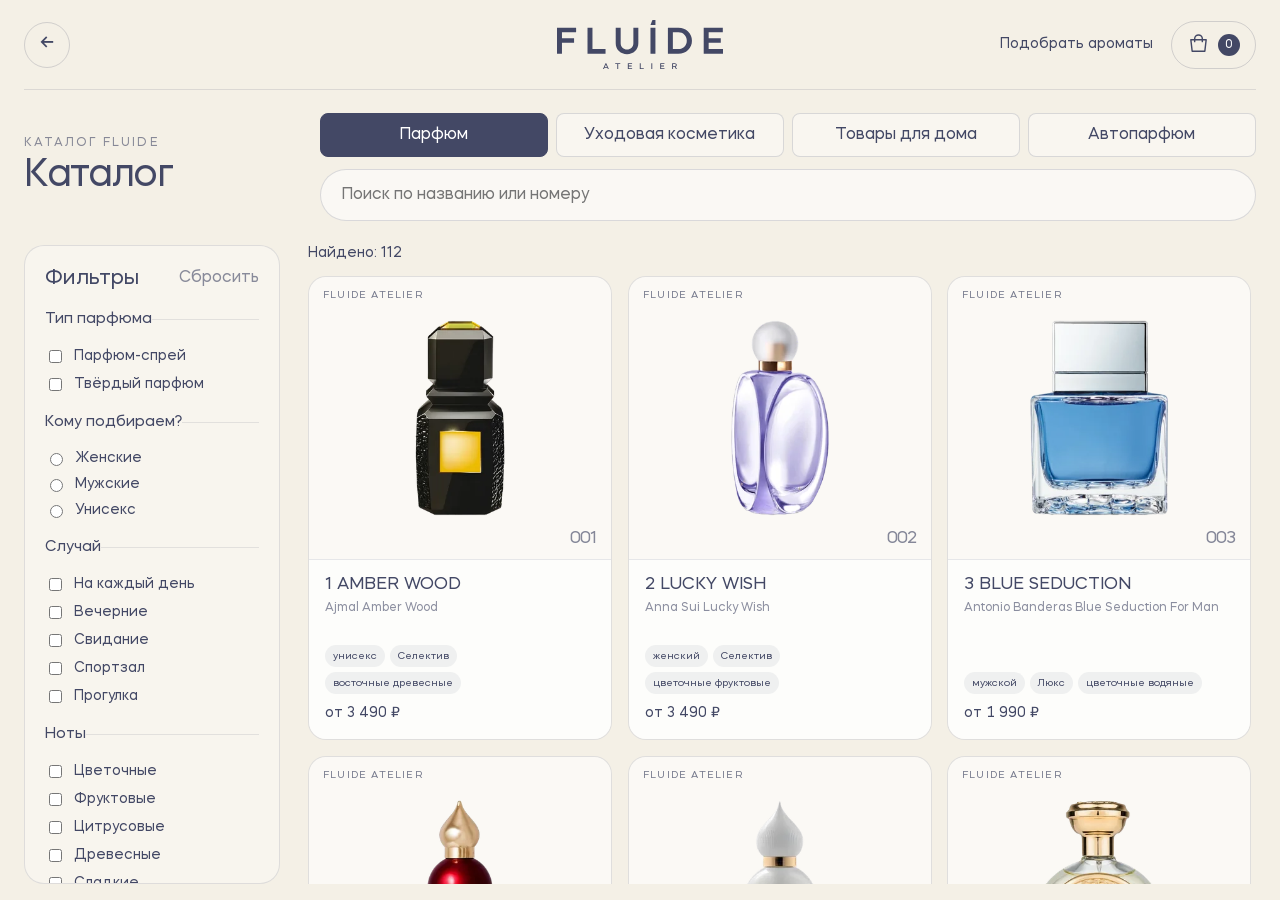
==== all.html @ 18d13730 "Обновить изображения и состав ароматов" ====
<!doctype html>
<html lang="ru">
  <head>
    <meta charset="UTF-8" />
    <meta name="viewport" content="width=device-width, initial-scale=1, viewport-fit=cover" />
    <meta name="theme-color" content="#f4f0e6" />
    <meta name="mobile-web-app-capable" content="yes" />
    <meta name="apple-mobile-web-app-capable" content="yes" />
    <meta name="apple-mobile-web-app-title" content="FLUIDE" />
    <title>FLUIDE — каталог</title>
    <link rel="manifest" href="manifest.webmanifest" />
    <link rel="icon" href="app-icon.svg" type="image/svg+xml" />
    <link rel="apple-touch-icon" href="app-icon-192.png" />
    <link rel="stylesheet" href="fonts.css?v=1" />
    <link rel="stylesheet" href="shared-header.css?v=1" />
    <link rel="stylesheet" href="results.css?v=10" />
  </head>
  <body data-catalog-mode="all">
    <main class="store-screen">
      <header class="store-header">
        <a class="round-link" id="results-back" href="index.html" aria-label="Вернуться в главное меню">←</a>
        <a class="site-logo-link" href="index.html" aria-label="Перейти в главное меню">
          <img class="store-logo" src="логотип FLUIDE сниний.svg" alt="FLUIDE Atelier" />
        </a>
        <div class="site-header-actions">
          <a class="store-selection-link" href="selection.html">Подобрать ароматы</a>
          <button class="site-cart" type="button" aria-label="Выбранные товары: 0">
            <svg viewBox="0 0 24 24" aria-hidden="true">
              <path d="M4 7h16l-1.4 12H5.4L4 7Z" />
              <path d="M8 9V6a4 4 0 0 1 8 0v3" />
            </svg>
            <span class="site-cart__count">0</span>
          </button>
        </div>
      </header>

      <section class="store-intro">
        <div>
          <p class="store-kicker" id="results-kicker">Каталог FLUIDE</p>
          <h1 id="results-title">Каталог</h1>
        </div>
        <div class="catalog-controls">
          <nav class="catalog-sections" aria-label="Разделы каталога">
            <button class="catalog-section is-active" type="button" data-section="perfume" aria-pressed="true">Парфюм</button>
            <button class="catalog-section" type="button" data-section="care" aria-pressed="false">Уходовая косметика</button>
            <button class="catalog-section" type="button" data-section="home" aria-pressed="false">Товары для дома</button>
            <button class="catalog-section" type="button" data-section="car" aria-pressed="false">Автопарфюм</button>
          </nav>
          <label class="store-search">
            <span class="visually-hidden">Поиск по каталогу</span>
            <input id="search" type="search" placeholder="Поиск по названию или номеру" />
          </label>
        </div>
      </section>

      <div class="store-layout">
        <aside class="filters" aria-label="Фильтры каталога">
          <div class="filters__heading">
            <h2>Фильтры</h2>
            <button id="reset-filters" type="button">Сбросить</button>
          </div>

          <div class="catalog-filter-group" data-filter-section="perfume">
            <fieldset>
              <legend>Тип парфюма</legend>
              <label><input type="checkbox" name="subtype" value="fragrance" /> Парфюм-спрей</label>
              <label><input type="checkbox" name="subtype" value="solid-perfume" /> Твёрдый парфюм</label>
            </fieldset>
            <fieldset>
              <legend>Кому подбираем?</legend>
              <label><input type="radio" name="catalogGender" value="женский" /> Женские</label>
              <label><input type="radio" name="catalogGender" value="мужской" /> Мужские</label>
              <label><input type="radio" name="catalogGender" value="унисекс" /> Унисекс</label>
            </fieldset>
            <fieldset>
              <legend>Случай</legend>
              <label><input type="checkbox" name="occasion" value="everyday" /> На каждый день</label>
              <label><input type="checkbox" name="occasion" value="evening" /> Вечерние</label>
              <label><input type="checkbox" name="occasion" value="date" /> Свидание</label>
              <label><input type="checkbox" name="occasion" value="gym" /> Спортзал</label>
              <label><input type="checkbox" name="occasion" value="walk" /> Прогулка</label>
            </fieldset>
            <fieldset>
              <legend>Ноты</legend>
              <label><input type="checkbox" name="catalogFamily" value="Цветочные" /> Цветочные</label>
              <label><input type="checkbox" name="catalogFamily" value="Фруктовые" /> Фруктовые</label>
              <label><input type="checkbox" name="catalogFamily" value="Цитрусовые" /> Цитрусовые</label>
              <label><input type="checkbox" name="catalogFamily" value="Древесные" /> Древесные</label>
              <label><input type="checkbox" name="catalogFamily" value="Сладкие" /> Сладкие</label>
              <label><input type="checkbox" name="catalogFamily" value="Свежие" /> Свежие</label>
              <label><input type="checkbox" name="catalogFamily" value="Пряные и восточные" /> Пряные</label>
            </fieldset>
            <fieldset>
              <legend>Время года</legend>
              <label><input type="checkbox" name="season" value="summer" /> Лето</label>
              <label><input type="checkbox" name="season" value="autumn" /> Осень</label>
              <label><input type="checkbox" name="season" value="winter" /> Зима</label>
              <label><input type="checkbox" name="season" value="spring" /> Весна</label>
            </fieldset>
          </div>

          <div class="catalog-filter-group" data-filter-section="care" hidden>
            <fieldset>
              <legend>Тип продукции</legend>
              <label><input type="checkbox" name="subtype" value="body-cream" /> Крем для тела</label>
              <label><input type="checkbox" name="subtype" value="hair-spray" /> Спрей для волос</label>
              <label><input type="checkbox" name="subtype" value="hand-soap" /> Мыло</label>
            </fieldset>
          </div>

          <div class="catalog-filter-group" data-filter-section="home" hidden>
            <fieldset>
              <legend>Тип продукции</legend>
              <label><input type="checkbox" name="subtype" value="home-fragrance" /> Парфюм для дома</label>
              <label><input type="checkbox" name="subtype" value="candle" /> Свечи</label>
              <label><input type="checkbox" name="subtype" value="diffuser" /> Аромадиффузоры</label>
            </fieldset>
          </div>

          <div class="catalog-filter-group" data-filter-section="car" hidden>
            <fieldset>
              <legend>Тип продукции</legend>
              <label><input type="checkbox" name="subtype" value="car-fragrance" /> Автопарфюм</label>
            </fieldset>
          </div>
        </aside>

        <section class="products" aria-live="polite">
          <div class="products__summary">
            <p id="result-count">Загрузка ароматов…</p>
          </div>
          <div class="products-grid" id="products-grid"></div>
        </section>
      </div>
    </main>

    <script src="pwa.js?v=36"></script>
    <script src="selection-engine.js?v=2"></script>
    <script src="results.js?v=21"></script>
  </body>
</html>
---- fonts.css ----
@font-face {
  font-family: "Mazzard H";
  src: url("MazzardH-Light.woff2") format("woff2");
  font-style: normal;
  font-weight: 300;
  font-display: swap;
}

@font-face {
  font-family: "Mazzard H";
  src: url("MazzardH-Regular.woff2") format("woff2");
  font-style: normal;
  font-weight: 400;
  font-display: swap;
}

@font-face {
  font-family: "Mazzard H";
  src: url("MazzardH-Medium.woff2") format("woff2");
  font-style: normal;
  font-weight: 500;
  font-display: swap;
}

@font-face {
  font-family: "Mazzard H";
  src: url("MazzardH-SemiBold.woff2") format("woff2");
  font-style: normal;
  font-weight: 600;
  font-display: swap;
}

@font-face {
  font-family: "Mazzard H";
  src: url("MazzardH-Bold.woff2") format("woff2");
  font-style: normal;
  font-weight: 700;
  font-display: swap;
}
---- shared-header.css ----
.site-logo-link {
  display: block;
  line-height: 0;
}

.site-header-actions {
  position: absolute;
  right: 0;
  display: flex;
  align-items: center;
  gap: 18px;
}

.site-cart {
  display: flex;
  align-items: center;
  justify-content: center;
  gap: 8px;
  min-width: 74px;
  height: 48px;
  padding: 0 15px;
  border: 1px solid rgb(67 72 101 / 20%);
  border-radius: 24px;
  color: #434865;
  background: transparent;
  font: inherit;
  cursor: pointer;
  transition: color 160ms ease, background-color 160ms ease, transform 160ms ease;
}

.site-cart svg {
  width: 23px;
  height: 23px;
  fill: none;
  stroke: currentColor;
  stroke-linecap: round;
  stroke-linejoin: round;
  stroke-width: 1.5;
}

.site-cart__count {
  display: grid;
  place-items: center;
  min-width: 22px;
  height: 22px;
  border-radius: 50%;
  color: #fff;
  background: #434865;
  font-size: 12px;
}

.site-cart:hover {
  color: #fff;
  background: #434865;
  transform: translateY(-2px);
}

.site-cart:hover .site-cart__count {
  color: #434865;
  background: #fff;
}

.site-logo-link:focus-visible,
.site-cart:focus-visible {
  outline: 3px solid #434865;
  outline-offset: 4px;
}

@media (prefers-reduced-motion: reduce) {
  .site-cart { transition: none; }
}

@media (max-width: 760px) {
  .site-header-actions { gap: 10px; }
  .site-header-actions > a { display: none; }
}
---- results.css ----
:root {
  --ink: #434865;
  --cream: #f4f0e6;
  --blue: #9fb6df;
  --peach: #eab6a8;
  --pink: #ecb0b5;
  --white: #fff;
  font-family: "Mazzard H", Arial, sans-serif;
  color: var(--ink);
  background: var(--cream);
  font-synthesis: none;
}

* { box-sizing: border-box; }

html, body {
  width: 100%;
  height: 100%;
  margin: 0;
  overflow: hidden;
}

button, input, select { font: inherit; }

.visually-hidden {
  position: absolute;
  width: 1px;
  height: 1px;
  padding: 0;
  margin: -1px;
  overflow: hidden;
  clip: rect(0, 0, 0, 0);
  white-space: nowrap;
  border: 0;
}

.store-screen {
  display: grid;
  grid-template-rows: clamp(72px, 10vh, 96px) auto minmax(0, 1fr);
  width: 100%;
  height: 100vh;
  height: var(--app-height, 100dvh);
  padding: env(safe-area-inset-top) max(24px, env(safe-area-inset-right)) max(16px, env(safe-area-inset-bottom)) max(24px, env(safe-area-inset-left));
  background: var(--cream);
}

.store-header {
  position: relative;
  display: flex;
  align-items: center;
  justify-content: center;
  border-bottom: 1px solid rgb(67 72 101 / 14%);
}

.store-logo { width: clamp(145px, 13vw, 205px); }

.round-link {
  position: absolute;
  left: 0;
  display: grid;
  place-items: center;
  width: 46px;
  height: 46px;
  border: 1px solid rgb(67 72 101 / 20%);
  border-radius: 50%;
  color: var(--ink);
  font-size: 23px;
  text-decoration: none;
}

.store-menu-link,
.store-selection-link {
  color: var(--ink);
  font-size: 14px;
  text-decoration: none;
}

.store-selection-link:hover,
.store-menu-link:hover { text-decoration: underline; }

.store-intro {
  display: flex;
  align-items: end;
  justify-content: space-between;
  gap: 24px;
  padding: clamp(18px, 2.6vh, 30px) 0;
}

body[data-catalog-mode="all"] .store-intro,
body[data-catalog-mode="selection"] .store-intro {
  align-items: center;
}

.catalog-controls {
  display: grid;
  justify-items: end;
  gap: 12px;
  width: min(76%, 1120px);
}

.catalog-sections {
  display: grid;
  grid-template-columns: repeat(4, minmax(0, 1fr));
  gap: 8px;
  width: 100%;
}

.catalog-section {
  min-height: 44px;
  padding: 8px 14px;
  border: 1px solid rgb(67 72 101 / 18%);
  border-radius: 8px;
  color: var(--ink);
  background: rgb(255 255 255 / 42%);
  line-height: 1.15;
  cursor: pointer;
  transition: color 150ms ease, background-color 150ms ease, border-color 150ms ease;
}

.catalog-section:hover { border-color: rgb(67 72 101 / 45%); }

.catalog-section.is-active {
  color: var(--white);
  border-color: var(--ink);
  background: var(--ink);
}

.catalog-section:focus-visible {
  outline: 3px solid var(--ink);
  outline-offset: 3px;
}

.store-kicker {
  margin: 0 0 4px;
  color: rgb(67 72 101 / 62%);
  font-size: 12px;
  letter-spacing: .17em;
  text-transform: uppercase;
}

.store-intro h1 {
  margin: 0;
  font-size: clamp(28px, 3vw, 44px);
  font-weight: 400;
  letter-spacing: -.035em;
}

.store-search input {
  width: clamp(260px, 27vw, 420px);
  height: 52px;
  padding: 0 20px;
  border: 1px solid rgb(67 72 101 / 18%);
  border-radius: 999px;
  color: var(--ink);
  background: rgb(255 255 255 / 54%);
  outline: none;
}

.catalog-controls .store-search,
.catalog-controls .store-search input { width: 100%; }

.store-search input:focus { border-color: var(--ink); }

.store-layout {
  display: grid;
  grid-template-columns: clamp(210px, 20vw, 280px) minmax(0, 1fr);
  gap: clamp(18px, 2.2vw, 34px);
  min-height: 0;
}

.filters,
.products { min-height: 0; overflow-y: auto; }

.filters {
  padding: 20px;
  border: 1px solid rgb(67 72 101 / 14%);
  border-radius: 20px;
  background: rgb(255 255 255 / 34%);
  scrollbar-width: thin;
}

[hidden] { display: none !important; }

.catalog-filter-group > fieldset:first-child { margin-top: 20px; }

.filters__heading,
.products__summary {
  display: flex;
  align-items: center;
  justify-content: space-between;
  gap: 12px;
}

.filters h2 { margin: 0; font-size: 21px; font-weight: 400; }

.filters__heading button {
  padding: 0;
  border: 0;
  color: rgb(67 72 101 / 62%);
  background: transparent;
  cursor: pointer;
}

.filters fieldset {
  display: grid;
  gap: 9px;
  margin: 20px 0 0;
  padding: 18px 0 0;
  border: 0;
  border-top: 1px solid rgb(67 72 101 / 12%);
}

.filters legend { padding: 0; font-size: 15px; }
.filters label { display: flex; align-items: center; gap: 9px; font-size: 14px; cursor: pointer; }
.filters input { accent-color: var(--ink); }

.filters select,
.products__summary select {
  width: 100%;
  padding: 10px 12px;
  border: 1px solid rgb(67 72 101 / 18%);
  border-radius: 10px;
  color: var(--ink);
  background: var(--cream);
}

.products { padding-right: 5px; scrollbar-width: thin; }
.products__summary { margin-bottom: 14px; }
.products__summary p { margin: 0; font-size: 14px; }
.products__summary select { width: auto; min-width: 190px; }

.products-grid {
  display: grid;
  grid-template-columns: repeat(4, minmax(0, 1fr));
  gap: 16px;
  padding-bottom: 20px;
}

.product-card {
  display: grid;
  grid-template-rows: clamp(250px, 22vw, 300px) minmax(150px, auto);
  min-width: 0;
  overflow: hidden;
  border: 1px solid rgb(67 72 101 / 14%);
  border-radius: 18px;
  color: var(--ink);
  background: rgb(255 255 255 / 42%);
  text-decoration: none;
  transition: transform 150ms ease, box-shadow 150ms ease;
  contain: layout paint;
}

.product-card:hover { transform: translateY(-2px); box-shadow: 0 10px 24px rgb(67 72 101 / 12%); }

.product-card__visual {
  position: relative;
  display: grid;
  place-items: center;
  min-width: 0;
  min-height: 0;
  overflow: hidden;
  color: var(--ink);
  background: rgb(255 255 255 / 34%);
}

.product-card__number {
  font-size: clamp(34px, 4vw, 58px);
  letter-spacing: -.04em;
}

.product-card__image {
  display: block;
  width: 100%;
  height: 100%;
  min-width: 0;
  min-height: 0;
  object-fit: contain;
}

.product-card__number--with-image {
  position: absolute;
  right: 14px;
  bottom: 10px;
  font-size: 17px;
  opacity: .64;
}

.product-card__meta {
  position: absolute;
  top: 12px;
  left: 14px;
  font-size: 10px;
  letter-spacing: .12em;
  text-transform: uppercase;
  opacity: .72;
}

.product-card__body {
  display: flex;
  flex-direction: column;
  padding: 16px;
  border-top: 1px solid rgb(67 72 101 / 12%);
  background: rgb(255 255 255 / 76%);
}
.product-card__body h2 { margin: 0; font-size: 17px; font-weight: 400; line-height: 1.1; }
.product-card__original { min-height: 32px; margin: 7px 0 12px; color: rgb(67 72 101 / 62%); font-size: 12px; line-height: 1.3; }
.product-card__meta-lines { display: grid; gap: 11px; margin-top: auto; }
.product-card__tags { display: flex; align-content: flex-start; flex-wrap: wrap; gap: 5px; min-height: 20px; }
.product-card__tags span { padding: 5px 8px; border-radius: 999px; background: rgb(67 72 101 / 7%); font-size: 10px; }
.product-card__price { margin: 0; color: var(--ink); font-size: 14px; line-height: 1.25; font-variant-numeric: tabular-nums; }

.products-empty { grid-column: 1 / -1; padding: 60px 20px; text-align: center; }

@media (max-width: 1500px) {
  .products-grid { grid-template-columns: repeat(3, minmax(0, 1fr)); }
}

@media (max-width: 1120px) {
  .catalog-controls { width: min(72%, 760px); }
  .catalog-section { padding-inline: 9px; font-size: 13px; }
  .products-grid { grid-template-columns: repeat(2, minmax(0, 1fr)); }
}

@media (max-height: 650px) {
  .store-screen { grid-template-rows: 68px auto minmax(0, 1fr); }
  .store-intro { padding: 10px 0; }
  .product-card { grid-template-rows: 220px minmax(145px, auto); }
  .filters { padding: 16px; }
  .filters fieldset { margin-top: 14px; padding-top: 12px; }
}

@media (orientation: portrait) and (max-width: 700px) {
  html, body { overflow: auto; }
  .store-screen { display: block; height: auto; min-height: 100vh; padding: 16px; }
  .store-header { height: 70px; }
  .store-intro { align-items: stretch; flex-direction: column; }
  .catalog-controls { justify-items: stretch; width: 100%; }
  .catalog-sections { grid-template-columns: repeat(2, minmax(0, 1fr)); }
  .store-search input { width: 100%; }
  .store-layout { display: block; }
  .filters { margin-bottom: 18px; }
  .products-grid { grid-template-columns: repeat(2, minmax(0, 1fr)); }
}
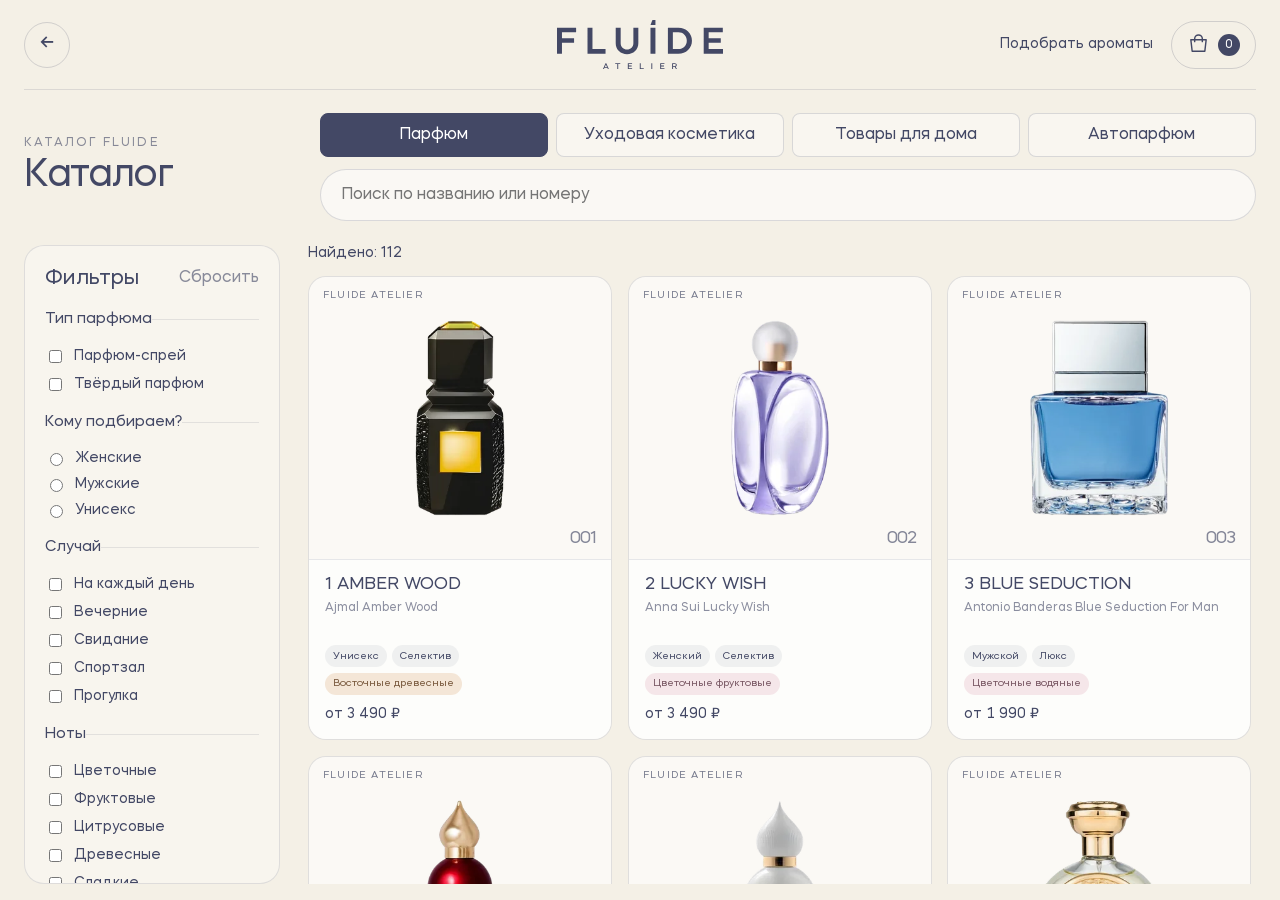
==== commit 6c9408d9: "Упорядочить карточки ароматов" ====
--- a/all.html
+++ b/all.html
@@ -13,7 +13,7 @@
     <link rel="apple-touch-icon" href="app-icon-192.png" />
     <link rel="stylesheet" href="fonts.css?v=1" />
     <link rel="stylesheet" href="shared-header.css?v=1" />
-    <link rel="stylesheet" href="results.css?v=10" />
+    <link rel="stylesheet" href="results.css?v=11" />
   </head>
   <body data-catalog-mode="all">
     <main class="store-screen">
@@ -136,6 +136,6 @@
 
     <script src="pwa.js?v=36"></script>
     <script src="selection-engine.js?v=2"></script>
-    <script src="results.js?v=21"></script>
+    <script src="results.js?v=22"></script>
   </body>
 </html>
--- a/results.css
+++ b/results.css
@@ -307,6 +307,24 @@
 .product-card__meta-lines { display: grid; gap: 11px; margin-top: auto; }
 .product-card__tags { display: flex; align-content: flex-start; flex-wrap: wrap; gap: 5px; min-height: 20px; }
 .product-card__tags span { padding: 5px 8px; border-radius: 999px; background: rgb(67 72 101 / 7%); font-size: 10px; }
+.product-card__tags--fragrance { display: grid; justify-items: start; gap: 6px; min-height: 48px; }
+.product-card__tag-row { display: flex; flex-wrap: nowrap; gap: 5px; }
+.product-card__tags .fragrance-group {
+  --group-bg: rgb(67 72 101 / 7%);
+  --group-ink: rgb(67 72 101 / 78%);
+  max-width: 100%;
+  color: var(--group-ink);
+  background: var(--group-bg);
+  line-height: 1.15;
+}
+.product-card__tags .fragrance-group--floral { --group-bg: rgb(231 192 202 / 38%); --group-ink: #765460; }
+.product-card__tags .fragrance-group--wood { --group-bg: rgb(202 174 139 / 34%); --group-ink: #69533f; }
+.product-card__tags .fragrance-group--amber { --group-bg: rgb(224 185 144 / 34%); --group-ink: #76563a; }
+.product-card__tags .fragrance-group--fougere { --group-bg: rgb(168 196 174 / 34%); --group-ink: #4f6755; }
+.product-card__tags .fragrance-group--chypre { --group-bg: rgb(187 194 157 / 35%); --group-ink: #5c6346; }
+.product-card__tags .fragrance-group--citrus { --group-bg: rgb(226 213 137 / 36%); --group-ink: #6c6334; }
+.product-card__tags .fragrance-group--leather { --group-bg: rgb(180 159 145 / 30%); --group-ink: #654f43; }
+.product-card__tags .fragrance-group--neutral { --group-bg: rgb(170 181 204 / 24%); --group-ink: #576078; }
 .product-card__price { margin: 0; color: var(--ink); font-size: 14px; line-height: 1.25; font-variant-numeric: tabular-nums; }
 
 .products-empty { grid-column: 1 / -1; padding: 60px 20px; text-align: center; }
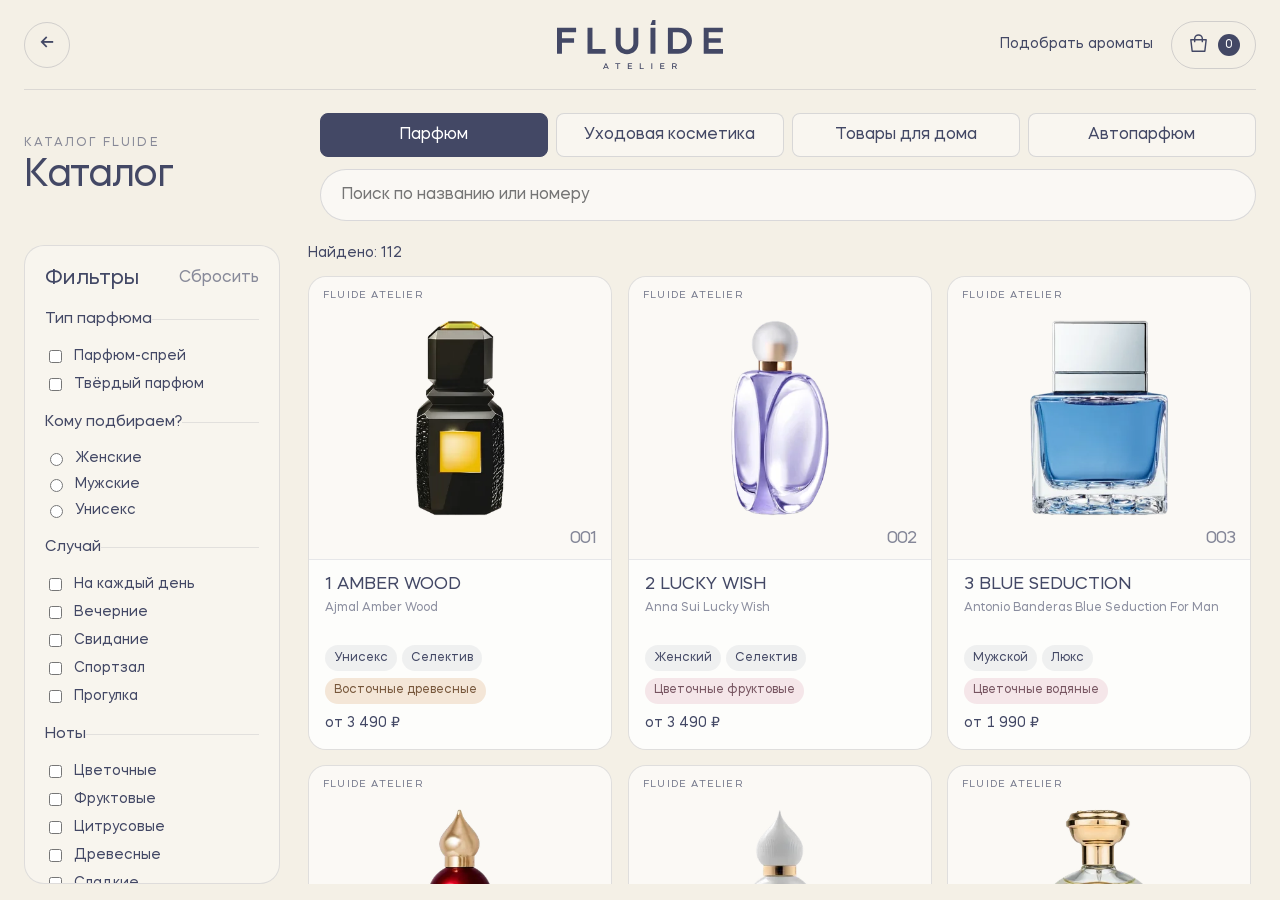
==== commit 25329dd3: "Увеличить подписи в карточках" ====
--- a/all.html
+++ b/all.html
@@ -13,7 +13,7 @@
     <link rel="apple-touch-icon" href="app-icon-192.png" />
     <link rel="stylesheet" href="fonts.css?v=1" />
     <link rel="stylesheet" href="shared-header.css?v=1" />
-    <link rel="stylesheet" href="results.css?v=11" />
+    <link rel="stylesheet" href="results.css?v=12" />
   </head>
   <body data-catalog-mode="all">
     <main class="store-screen">
--- a/results.css
+++ b/results.css
@@ -307,7 +307,8 @@
 .product-card__meta-lines { display: grid; gap: 11px; margin-top: auto; }
 .product-card__tags { display: flex; align-content: flex-start; flex-wrap: wrap; gap: 5px; min-height: 20px; }
 .product-card__tags span { padding: 5px 8px; border-radius: 999px; background: rgb(67 72 101 / 7%); font-size: 10px; }
-.product-card__tags--fragrance { display: grid; justify-items: start; gap: 6px; min-height: 48px; }
+.product-card__tags--fragrance { display: grid; justify-items: start; gap: 7px; min-height: 54px; }
+.product-card__tags--fragrance span { padding: 6px 9px; font-size: 12px; }
 .product-card__tag-row { display: flex; flex-wrap: nowrap; gap: 5px; }
 .product-card__tags .fragrance-group {
   --group-bg: rgb(67 72 101 / 7%);
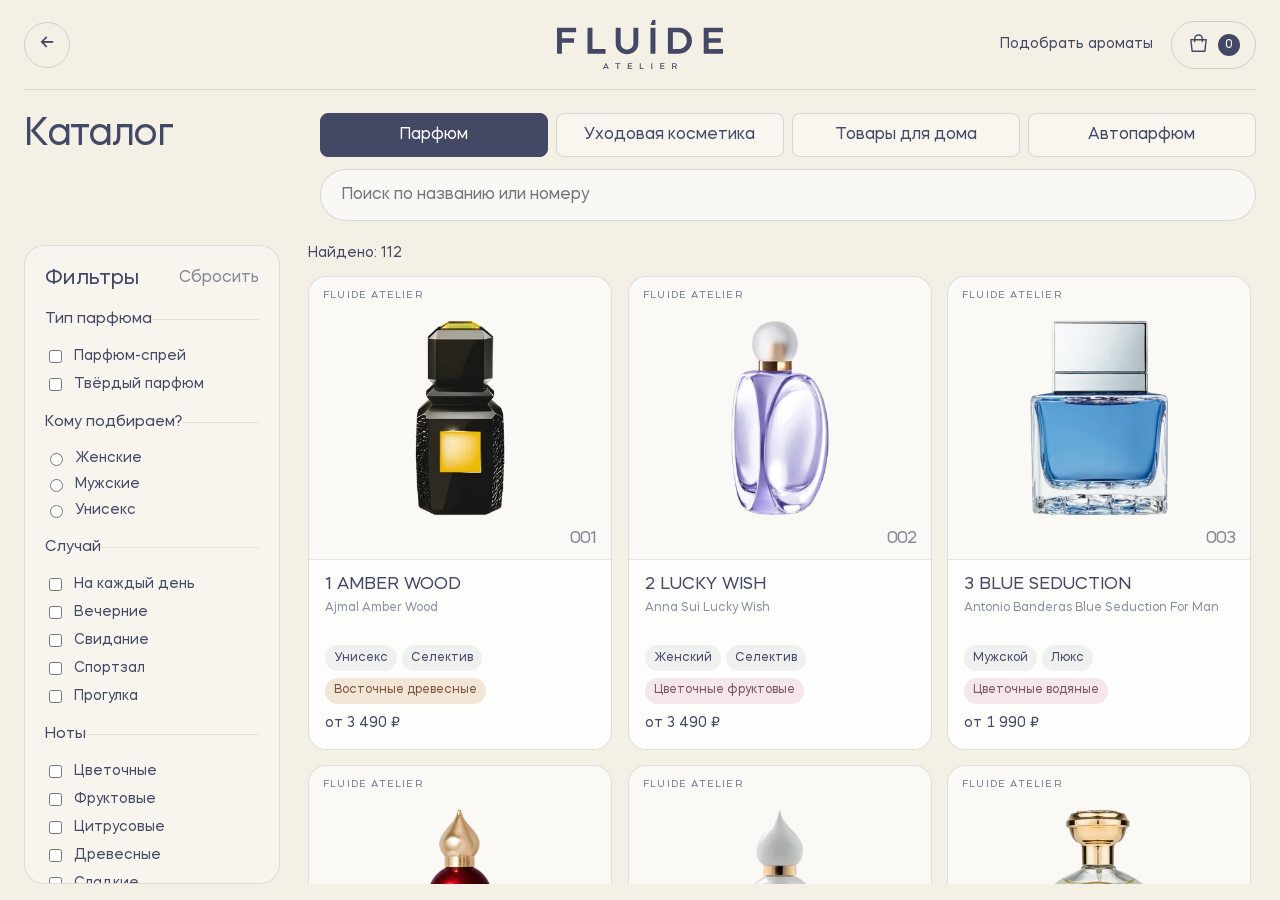
==== commit 890fae49: "Обновить каталог, корзину и страницы разделов" ====
--- a/all.html
+++ b/all.html
@@ -13,14 +13,14 @@
     <link rel="apple-touch-icon" href="app-icon-192.png" />
     <link rel="stylesheet" href="fonts.css?v=1" />
     <link rel="stylesheet" href="shared-header.css?v=1" />
-    <link rel="stylesheet" href="results.css?v=12" />
+    <link rel="stylesheet" href="results.css?v=14" />
   </head>
   <body data-catalog-mode="all">
     <main class="store-screen">
       <header class="store-header">
         <a class="round-link" id="results-back" href="index.html" aria-label="Вернуться в главное меню">←</a>
         <a class="site-logo-link" href="index.html" aria-label="Перейти в главное меню">
-          <img class="store-logo" src="логотип FLUIDE сниний.svg" alt="FLUIDE Atelier" />
+          <img class="store-logo" src="логотип FLUIDE сниний.svg" alt="FLUIDE ATELIER" />
         </a>
         <div class="site-header-actions">
           <a class="store-selection-link" href="selection.html">Подобрать ароматы</a>
@@ -36,7 +36,6 @@
 
       <section class="store-intro">
         <div>
-          <p class="store-kicker" id="results-kicker">Каталог FLUIDE</p>
           <h1 id="results-title">Каталог</h1>
         </div>
         <div class="catalog-controls">
@@ -136,6 +135,6 @@
 
     <script src="pwa.js?v=36"></script>
     <script src="selection-engine.js?v=2"></script>
-    <script src="results.js?v=22"></script>
+    <script src="results.js?v=24"></script>
   </body>
 </html>
--- a/results.css
+++ b/results.css
@@ -88,7 +88,7 @@
 
 body[data-catalog-mode="all"] .store-intro,
 body[data-catalog-mode="selection"] .store-intro {
-  align-items: center;
+  align-items: flex-start;
 }
 
 .catalog-controls {
@@ -128,14 +128,6 @@
 .catalog-section:focus-visible {
   outline: 3px solid var(--ink);
   outline-offset: 3px;
-}
-
-.store-kicker {
-  margin: 0 0 4px;
-  color: rgb(67 72 101 / 62%);
-  font-size: 12px;
-  letter-spacing: .17em;
-  text-transform: uppercase;
 }
 
 .store-intro h1 {
@@ -306,7 +298,7 @@
 .product-card__original { min-height: 32px; margin: 7px 0 12px; color: rgb(67 72 101 / 62%); font-size: 12px; line-height: 1.3; }
 .product-card__meta-lines { display: grid; gap: 11px; margin-top: auto; }
 .product-card__tags { display: flex; align-content: flex-start; flex-wrap: wrap; gap: 5px; min-height: 20px; }
-.product-card__tags span { padding: 5px 8px; border-radius: 999px; background: rgb(67 72 101 / 7%); font-size: 10px; }
+.product-card__tags span { padding: 6px 9px; border-radius: 999px; background: rgb(67 72 101 / 7%); font-size: 12px; }
 .product-card__tags--fragrance { display: grid; justify-items: start; gap: 7px; min-height: 54px; }
 .product-card__tags--fragrance span { padding: 6px 9px; font-size: 12px; }
 .product-card__tag-row { display: flex; flex-wrap: nowrap; gap: 5px; }
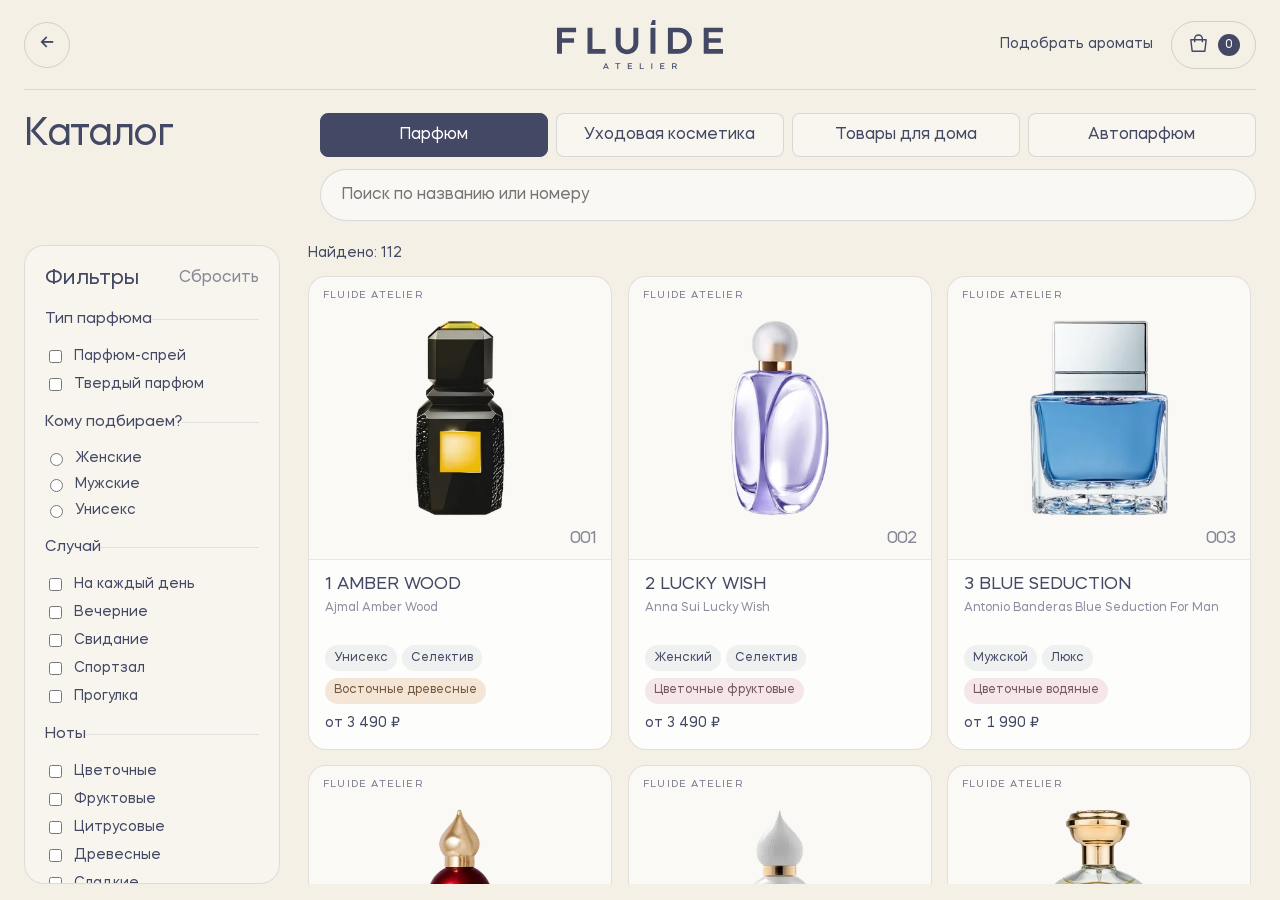
==== commit 72561807: "Убрать дубли подписей в карточках" ====
--- a/all.html
+++ b/all.html
@@ -63,7 +63,7 @@
             <fieldset>
               <legend>Тип парфюма</legend>
               <label><input type="checkbox" name="subtype" value="fragrance" /> Парфюм-спрей</label>
-              <label><input type="checkbox" name="subtype" value="solid-perfume" /> Твёрдый парфюм</label>
+              <label><input type="checkbox" name="subtype" value="solid-perfume" /> Твердый парфюм</label>
             </fieldset>
             <fieldset>
               <legend>Кому подбираем?</legend>
@@ -135,6 +135,6 @@
 
     <script src="pwa.js?v=36"></script>
     <script src="selection-engine.js?v=2"></script>
-    <script src="results.js?v=24"></script>
+    <script src="results.js?v=25"></script>
   </body>
 </html>
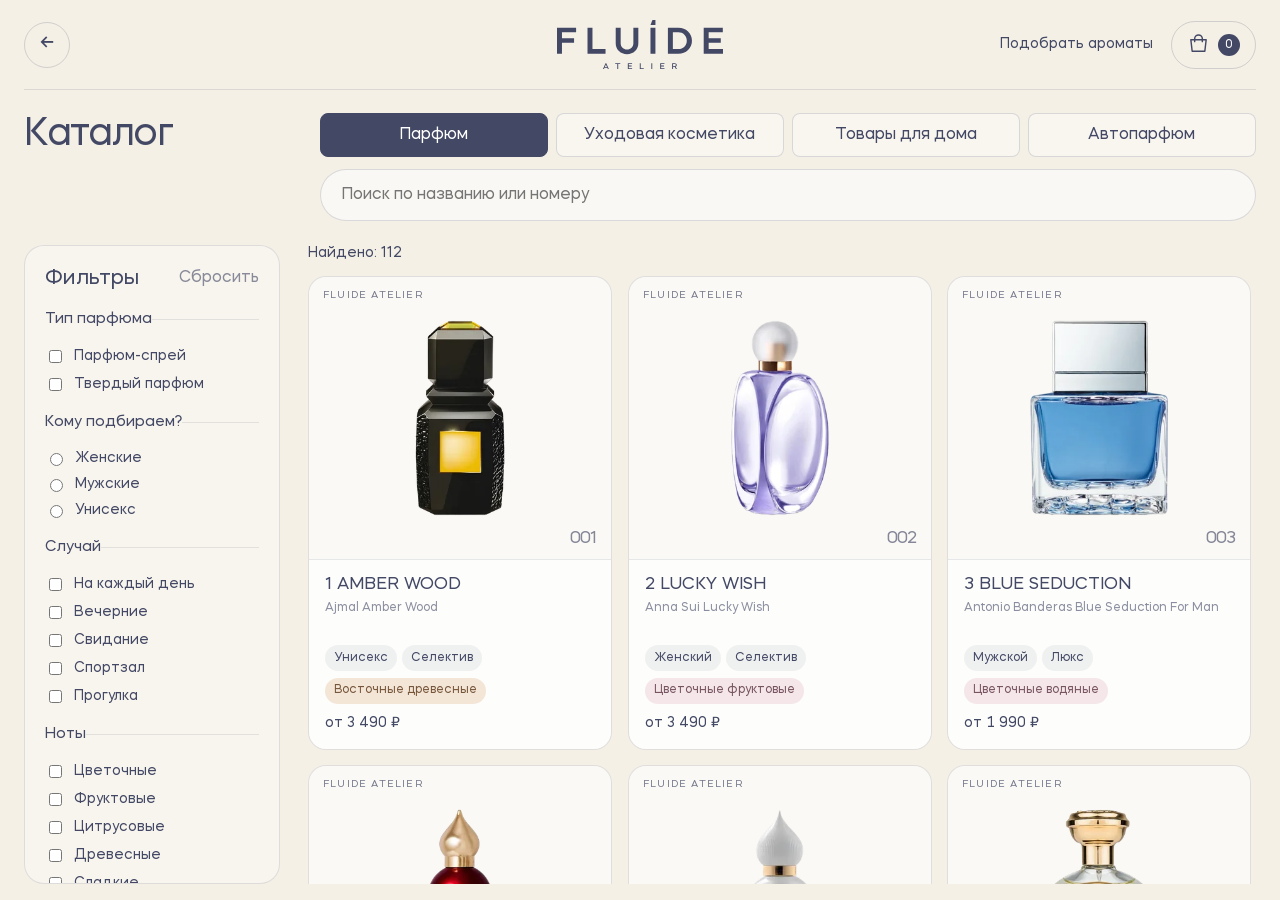
==== commit 9af3c091: "Обновить цены домашнего и автопарфюма" ====
--- a/all.html
+++ b/all.html
@@ -14,6 +14,7 @@
     <link rel="stylesheet" href="fonts.css?v=1" />
     <link rel="stylesheet" href="shared-header.css?v=1" />
     <link rel="stylesheet" href="results.css?v=14" />
+    <link rel="stylesheet" href="mobile.css?v=1" />
   </head>
   <body data-catalog-mode="all">
     <main class="store-screen">
@@ -133,8 +134,8 @@
       </div>
     </main>
 
-    <script src="pwa.js?v=36"></script>
+    <script src="pwa.js?v=37"></script>
     <script src="selection-engine.js?v=2"></script>
-    <script src="results.js?v=25"></script>
+    <script src="results.js?v=26"></script>
   </body>
 </html>
--- a/mobile.css
+++ b/mobile.css
@@ -0,0 +1,1015 @@
+/*
+ * Phone layout for FLUIDE.
+ * This file is intentionally isolated from the tablet catalogue:
+ * every rule below is active only when the viewport is 640px or narrower.
+ */
+@media (max-width: 640px) {
+  :root {
+    --mobile-gutter: 14px;
+    --mobile-header-height: 68px;
+  }
+
+  html,
+  body {
+    width: 100%;
+    min-width: 0 !important;
+    height: auto;
+    min-height: 100%;
+    overflow-x: hidden !important;
+    overflow-y: auto !important;
+  }
+
+  body {
+    min-height: 100dvh;
+    -webkit-text-size-adjust: 100%;
+  }
+
+  button,
+  input,
+  select,
+  a {
+    -webkit-tap-highlight-color: transparent;
+  }
+
+  .rotate-message {
+    display: none !important;
+  }
+
+  .site-header-actions {
+    right: 0;
+  }
+
+  .site-cart {
+    min-width: 58px;
+    height: 42px;
+    padding: 0 10px;
+  }
+
+  .site-cart svg {
+    width: 20px;
+    height: 20px;
+  }
+
+  .site-cart__count {
+    min-width: 19px;
+    height: 19px;
+    font-size: 10px;
+  }
+
+  /* Main menu */
+  .menu-screen {
+    display: block !important;
+    width: 100%;
+    height: auto;
+    min-height: 100dvh;
+    padding:
+      env(safe-area-inset-top)
+      max(var(--mobile-gutter), env(safe-area-inset-right))
+      max(22px, env(safe-area-inset-bottom))
+      max(var(--mobile-gutter), env(safe-area-inset-left));
+  }
+
+  .menu-header,
+  .store-header,
+  .detail-header,
+  .cart-header,
+  .selection-header,
+  .wardrobe-header {
+    position: sticky;
+    top: 0;
+    z-index: 30;
+    height: var(--mobile-header-height);
+    background: rgb(244 240 230 / 94%);
+    backdrop-filter: blur(12px);
+  }
+
+  .menu-logo,
+  .store-logo,
+  .detail-logo,
+  .cart-logo,
+  .selection-logo,
+  .wardrobe-logo {
+    width: 132px;
+  }
+
+  .menu-content {
+    display: block;
+    padding-top: 24px;
+  }
+
+  .menu-kicker {
+    margin-bottom: 8px;
+    font-size: 10px;
+    line-height: 1.35;
+  }
+
+  .menu-heading h1 {
+    font-size: clamp(32px, 10vw, 42px);
+    line-height: 1;
+  }
+
+  .menu-grid {
+    display: grid;
+    grid-template-columns: 1fr;
+    grid-template-rows: none;
+    gap: 12px;
+    padding-top: 24px;
+  }
+
+  .menu-card,
+  .menu-card--featured {
+    grid-column: auto;
+    min-height: 164px;
+    padding: 20px;
+    border-radius: 20px;
+  }
+
+  .menu-card--featured .menu-card__number {
+    left: 20px;
+  }
+
+  .menu-card__number {
+    top: 18px;
+    left: 20px;
+    font-size: 11px;
+  }
+
+  .menu-card::after {
+    top: 16px;
+    right: 18px;
+    font-size: 24px;
+  }
+
+  .menu-card__title,
+  .menu-card--featured .menu-card__title {
+    min-height: 0 !important;
+    font-size: 27px;
+    line-height: 1.05;
+  }
+
+  .menu-card__caption,
+  .menu-card--featured .menu-card__caption {
+    display: block;
+    max-width: 88%;
+    min-height: 0 !important;
+    margin-top: 7px;
+    font-size: 14px;
+  }
+
+  /* Catalogue and selection results */
+  .store-screen,
+  .season-screen {
+    display: block;
+    width: 100%;
+    height: auto;
+    min-height: 100dvh;
+    padding:
+      env(safe-area-inset-top)
+      max(var(--mobile-gutter), env(safe-area-inset-right))
+      max(22px, env(safe-area-inset-bottom))
+      max(var(--mobile-gutter), env(safe-area-inset-left));
+  }
+
+  .round-link,
+  .detail-back,
+  .cart-back,
+  .selection-back,
+  .wardrobe-back {
+    width: 42px;
+    height: 42px;
+    font-size: 21px;
+  }
+
+  .store-intro,
+  body[data-catalog-mode="all"] .store-intro,
+  body[data-catalog-mode="selection"] .store-intro {
+    align-items: stretch;
+    flex-direction: column;
+    gap: 18px;
+    padding: 24px 0 20px;
+  }
+
+  .store-intro h1 {
+    font-size: 38px;
+    line-height: 1;
+  }
+
+  .catalog-controls {
+    justify-items: stretch;
+    gap: 10px;
+    width: 100%;
+  }
+
+  .catalog-sections {
+    grid-template-columns: repeat(2, minmax(0, 1fr));
+    gap: 7px;
+  }
+
+  .catalog-section {
+    min-height: 48px;
+    padding: 8px 9px;
+    font-size: 13px;
+  }
+
+  .store-search input {
+    width: 100%;
+    height: 50px;
+    padding: 0 16px;
+    font-size: 16px;
+  }
+
+  .store-layout {
+    display: block;
+  }
+
+  .filters,
+  .products {
+    min-height: 0;
+    overflow: visible;
+  }
+
+  .filters {
+    max-height: 340px;
+    margin-bottom: 22px;
+    padding: 18px;
+    overflow-y: auto;
+    border-radius: 16px;
+  }
+
+  .filters h2 {
+    font-size: 20px;
+  }
+
+  .filters label {
+    min-height: 30px;
+    font-size: 14px;
+  }
+
+  .products {
+    padding-right: 0;
+  }
+
+  .products__summary {
+    margin-bottom: 12px;
+  }
+
+  .products__summary select {
+    min-width: 0;
+    max-width: 52%;
+  }
+
+  .products-grid,
+  .hits-grid {
+    grid-template-columns: repeat(2, minmax(0, 1fr));
+    gap: 10px;
+  }
+
+  .product-card {
+    grid-template-rows: 190px minmax(188px, auto);
+    border-radius: 15px;
+    contain: none;
+  }
+
+  .product-card__body {
+    padding: 12px;
+  }
+
+  .product-card__body h2 {
+    font-size: 15px;
+    line-height: 1.15;
+  }
+
+  .product-card__original {
+    min-height: 0;
+    margin: 6px 0 10px;
+    font-size: 11px;
+  }
+
+  .product-card__tags span,
+  .product-card__tags--fragrance span {
+    padding: 5px 7px;
+    font-size: 10px;
+  }
+
+  .product-card__tags--fragrance {
+    gap: 6px;
+    min-height: 49px;
+  }
+
+  .product-card__tag-row {
+    flex-wrap: wrap;
+  }
+
+  .product-card__number--with-image {
+    right: 10px;
+    bottom: 8px;
+    font-size: 14px;
+  }
+
+  .product-card__meta {
+    top: 10px;
+    left: 10px;
+    font-size: 8px;
+  }
+
+  .product-card__price {
+    font-size: 13px;
+  }
+
+  /* Product page */
+  .detail-screen {
+    display: block;
+    width: 100%;
+    height: auto;
+    min-height: 100dvh;
+    padding:
+      env(safe-area-inset-top)
+      max(var(--mobile-gutter), env(safe-area-inset-right))
+      max(24px, env(safe-area-inset-bottom))
+      max(var(--mobile-gutter), env(safe-area-inset-left));
+  }
+
+  .detail {
+    display: block;
+    padding: 20px 0 0;
+    overflow: visible;
+  }
+
+  .detail-visual {
+    height: 420px;
+    min-height: 420px;
+    margin-bottom: 26px;
+    border-radius: 22px;
+  }
+
+  .detail-visual__brand {
+    top: 18px;
+    left: 18px;
+    font-size: 10px;
+  }
+
+  .detail-visual__image {
+    width: 88%;
+    height: 82%;
+  }
+
+  .detail-visual__number--with-image {
+    left: 18px;
+    bottom: 16px;
+    font-size: 20px;
+  }
+
+  .detail-visual__caption {
+    right: 18px;
+    bottom: 17px;
+    font-size: 12px;
+  }
+
+  .detail-content {
+    padding-top: 0;
+  }
+
+  .detail-content h1 {
+    font-size: clamp(34px, 10.5vw, 44px);
+    line-height: .98;
+    overflow-wrap: anywhere;
+  }
+
+  .detail-original {
+    margin-top: 11px;
+    font-size: 16px;
+    line-height: 1.35;
+  }
+
+  .detail-facts {
+    grid-template-columns: 1fr;
+    gap: 8px;
+    margin: 18px 0 10px;
+  }
+
+  .detail-fact {
+    padding: 13px 14px;
+  }
+
+  .purchase-panel,
+  .product-purchase,
+  .car-scent-picker {
+    margin-top: 12px;
+  }
+
+  .purchase-panel__heading,
+  .purchase-panel__action,
+  .car-scent-picker__heading {
+    align-items: stretch;
+    flex-direction: column;
+    gap: 12px;
+  }
+
+  .volume-options,
+  .add-to-cart {
+    width: 100%;
+    max-width: none;
+  }
+
+  .car-scent-option {
+    align-items: flex-start;
+    flex-direction: column;
+    gap: 3px;
+  }
+
+  .car-scent-option span {
+    width: 100%;
+  }
+
+  .detail-notes {
+    margin-top: 24px;
+  }
+
+  .detail-notes h2 {
+    font-size: 24px;
+  }
+
+  .note-row {
+    grid-template-columns: 1fr;
+    gap: 4px;
+    padding: 12px 0;
+  }
+
+  .similar-products {
+    margin-top: 30px;
+  }
+
+  .similar-products__heading h2 {
+    font-size: 27px;
+  }
+
+  .similar-grid {
+    grid-template-columns: 1fr;
+    gap: 12px;
+  }
+
+  .similar-card {
+    grid-template-columns: 124px minmax(0, 1fr);
+    grid-template-rows: minmax(192px, auto);
+  }
+
+  .similar-card__visual {
+    border-right: 1px solid rgb(67 72 101 / 10%);
+    border-bottom: 0;
+  }
+
+  .similar-card__visual img {
+    width: 90%;
+    height: 88%;
+  }
+
+  .similar-card__body {
+    padding: 14px;
+  }
+
+  .similar-card__body h3 {
+    min-height: 0;
+    font-size: 16px;
+  }
+
+  .similar-card__body p {
+    white-space: normal;
+  }
+
+  /* Cart */
+  .cart-screen {
+    display: block;
+    width: 100%;
+    height: auto;
+    min-height: 100dvh;
+    padding:
+      env(safe-area-inset-top)
+      max(var(--mobile-gutter), env(safe-area-inset-right))
+      max(24px, env(safe-area-inset-bottom))
+      max(var(--mobile-gutter), env(safe-area-inset-left));
+  }
+
+  .cart-content {
+    padding: 24px 0 0;
+    overflow: visible;
+  }
+
+  .cart-heading {
+    align-items: stretch;
+    flex-direction: column;
+    gap: 16px;
+  }
+
+  .cart-heading h1 {
+    font-size: 42px;
+  }
+
+  .clear-cart {
+    align-self: flex-start;
+  }
+
+  .cart-status {
+    margin-top: 20px;
+  }
+
+  .cart-list {
+    grid-template-columns: 1fr;
+  }
+
+  .cart-card {
+    grid-template-columns: 112px minmax(0, 1fr);
+    height: 190px;
+  }
+
+  .cart-card__link {
+    height: 190px;
+  }
+
+  .cart-card__link img {
+    width: 92%;
+    height: 164px;
+  }
+
+  .cart-card__body {
+    padding: 16px 12px 14px 14px;
+  }
+
+  .cart-card__body h2 {
+    max-width: calc(100% - 40px);
+    font-size: 17px;
+  }
+
+  .cart-card__meta {
+    flex-wrap: wrap;
+  }
+
+  .cart-card__remove {
+    top: 10px;
+    right: 8px;
+    width: 36px;
+    min-width: 36px;
+    height: 36px;
+    padding: 0;
+  }
+
+  .cart-card__remove span {
+    display: none;
+  }
+
+  .cart-catalog {
+    display: none;
+  }
+
+  /* Guided fragrance selection */
+  .selection-screen {
+    display: block !important;
+    width: 100%;
+    height: auto;
+    min-height: 100dvh;
+    padding:
+      env(safe-area-inset-top)
+      max(var(--mobile-gutter), env(safe-area-inset-right))
+      max(24px, env(safe-area-inset-bottom))
+      max(var(--mobile-gutter), env(safe-area-inset-left));
+  }
+
+  .selection-content {
+    display: block;
+    padding-top: 24px;
+  }
+
+  .selection-step {
+    display: none;
+  }
+
+  .selection-heading h1 {
+    margin: 7px 0 8px;
+    font-size: clamp(32px, 9.5vw, 40px);
+    line-height: 1;
+  }
+
+  .selection-form {
+    display: block;
+    padding-top: 22px;
+  }
+
+  .selection-options,
+  .selection-options[data-compact="true"] {
+    grid-template-columns: 1fr;
+    grid-template-rows: none;
+    gap: 10px;
+    height: auto;
+  }
+
+  .selection-option,
+  .selection-options[data-compact="true"] .selection-option {
+    justify-content: flex-end;
+    min-height: 132px;
+    padding: 18px;
+    border-radius: 16px;
+  }
+
+  .selection-options[data-compact="true"] .selection-option {
+    min-height: 112px;
+  }
+
+  .selection-option__number,
+  .selection-options[data-compact="true"] .selection-option__number {
+    top: 16px;
+    left: 18px;
+  }
+
+  .selection-option__mark,
+  .selection-options[data-compact="true"] .selection-option__mark {
+    top: 17px;
+    right: 17px;
+  }
+
+  .selection-option__title,
+  .selection-options[data-compact="true"] .selection-option__title {
+    font-size: 25px;
+  }
+
+  .selection-options[data-compact="true"] .selection-option__caption {
+    font-size: 13px;
+  }
+
+  .selection-actions {
+    display: grid;
+    grid-template-columns: repeat(2, minmax(0, 1fr));
+    gap: 9px;
+    margin-top: 18px;
+  }
+
+  .selection-next,
+  .selection-previous,
+  .selection-skip {
+    min-width: 0;
+    min-height: 52px;
+    padding: 12px 16px;
+    font-size: 15px;
+  }
+
+  .selection-next {
+    grid-column: 1 / -1;
+    grid-row: 2;
+  }
+
+  .selection-status {
+    margin-top: 14px;
+  }
+
+  /* Perfume wardrobe */
+  .wardrobe-screen {
+    display: block !important;
+    width: 100%;
+    height: auto;
+    min-height: 100dvh;
+    padding:
+      env(safe-area-inset-top)
+      max(var(--mobile-gutter), env(safe-area-inset-right))
+      max(24px, env(safe-area-inset-bottom))
+      max(var(--mobile-gutter), env(safe-area-inset-left));
+  }
+
+  .wardrobe-content,
+  .wardrobe-content--fitting,
+  .wardrobe-content--final {
+    min-height: 0;
+    padding: 24px 0 0;
+    overflow: visible;
+  }
+
+  .wardrobe-title,
+  .wardrobe-welcome .wardrobe-title {
+    font-size: clamp(32px, 9.5vw, 42px);
+    line-height: 1;
+  }
+
+  .wardrobe-lead {
+    margin-top: 10px;
+    font-size: 15px;
+  }
+
+  .wardrobe-welcome {
+    min-height: 0;
+    padding-top: 0;
+  }
+
+  .welcome-bottles {
+    width: 100%;
+    min-height: 190px;
+    margin: 14px 0;
+    overflow: hidden;
+  }
+
+  .welcome-bottles img {
+    flex-basis: 24%;
+    width: 24%;
+    transform: scale(1.05);
+  }
+
+  .welcome-bottles img:nth-child(1),
+  .welcome-bottles img:nth-child(3),
+  .welcome-bottles img:nth-child(4) {
+    transform: scale(1);
+  }
+
+  .welcome-process {
+    grid-template-columns: 1fr;
+  }
+
+  .welcome-process__step {
+    padding: 18px 10px;
+  }
+
+  .welcome-process__step + .welcome-process__step {
+    border-top: 1px solid rgb(67 72 101 / 14%);
+    border-left: 0;
+  }
+
+  .wardrobe-actions,
+  .wardrobe-actions--centered {
+    display: grid;
+    grid-template-columns: repeat(2, minmax(0, 1fr));
+    justify-content: stretch;
+    gap: 9px;
+    margin-top: 22px;
+  }
+
+  .wardrobe-button {
+    width: 100%;
+    min-height: 52px;
+    padding: 12px 16px;
+  }
+
+  .question-heading {
+    text-align: left;
+  }
+
+  .gender-grid,
+  .roles-grid,
+  .choice-grid,
+  .choice-grid--moods,
+  .choice-grid--dislikes,
+  .fitting-grid,
+  .final-grid {
+    grid-template-columns: 1fr;
+    gap: 10px;
+    width: 100%;
+    height: auto;
+    margin-top: 22px;
+  }
+
+  .gender-choice {
+    min-height: 150px;
+    padding: 20px;
+  }
+
+  .profile-focus {
+    margin-top: 22px;
+  }
+
+  .profile-search-panel {
+    padding: 16px;
+  }
+
+  .favorite-search input {
+    height: 54px;
+    padding: 0 14px;
+    font-size: 16px;
+  }
+
+  .search-result {
+    grid-template-columns: 38px minmax(0, 1fr);
+  }
+
+  .choice-grid--moods .choice-card,
+  .choice-grid--dislikes .choice-card,
+  .choice-card {
+    min-height: 76px;
+    padding: 16px;
+  }
+
+  .role-card {
+    min-height: 190px;
+    padding: 20px;
+  }
+
+  .role-card__number {
+    margin-bottom: 42px;
+  }
+
+  .stylist-work {
+    min-height: 62dvh;
+  }
+
+  .stylist-lines {
+    width: 100%;
+  }
+
+  .fitting-screen,
+  .final-screen {
+    display: block;
+    height: auto;
+  }
+
+  .fitting-card {
+    height: auto;
+  }
+
+  .fitting-card__link {
+    flex: none;
+  }
+
+  .fitting-visual {
+    flex-basis: 260px;
+    height: 260px;
+  }
+
+  .fitting-body h2 {
+    min-height: 0;
+    font-size: 19px;
+  }
+
+  .reaction {
+    min-height: 46px;
+    font-size: 13px;
+  }
+
+  .fitting-actions {
+    margin-top: 14px;
+  }
+
+  .fitting-confirmation {
+    grid-column: 1 / -1;
+  }
+
+  .final-card {
+    grid-template-rows: 36px 260px auto 44px;
+    height: auto;
+  }
+
+  .final-body {
+    min-height: 0;
+    padding: 14px;
+  }
+
+  .final-body h2 {
+    min-height: 0;
+    font-size: 18px;
+  }
+
+  .final-volume button {
+    min-height: 38px;
+    font-size: 12px;
+  }
+
+  .final-view {
+    padding: 0 14px;
+    font-size: 13px;
+  }
+
+  .final-footer {
+    display: flex;
+    flex-direction: column;
+    gap: 12px;
+    margin-top: 14px;
+  }
+
+  .final-actions {
+    order: 2;
+    width: 100%;
+  }
+
+  .offer {
+    order: 1;
+    width: 100%;
+    height: auto;
+    min-height: 290px;
+  }
+
+  .offer-content {
+    grid-template-columns: 1fr;
+  }
+
+  .offer-price {
+    padding: 14px 0 0;
+    border-top: 1px dashed rgb(255 255 255 / 24%);
+    border-left: 0;
+  }
+
+  .offer-price span {
+    margin-top: 12px;
+  }
+
+  .offer-features {
+    flex-wrap: wrap;
+    margin-top: 14px;
+  }
+
+  .wardrobe-dialog {
+    width: calc(100vw - 24px);
+    max-height: calc(100dvh - 24px);
+    padding: 20px;
+  }
+
+  .wardrobe-dialog h2 {
+    font-size: 24px;
+  }
+
+  .dialog-options {
+    grid-template-columns: 1fr;
+  }
+
+  /* Season hits */
+  .season-scroll {
+    padding: 18px 0 0;
+    overflow: visible;
+  }
+
+  .season-hero {
+    align-items: flex-end;
+    min-height: 420px;
+    padding: 24px 20px;
+    border-radius: 22px;
+  }
+
+  .season-hero h1 {
+    font-size: clamp(47px, 14vw, 62px);
+  }
+
+  .season-lead {
+    font-size: 15px;
+  }
+
+  .season-moods span {
+    padding: 7px 10px;
+    font-size: 11px;
+  }
+
+  .season-catalog {
+    padding-top: 32px;
+  }
+
+  /* Coming-soon pages */
+  .placeholder-screen {
+    grid-template-rows: var(--mobile-header-height) auto;
+    min-height: 100dvh;
+    padding:
+      env(safe-area-inset-top)
+      max(var(--mobile-gutter), env(safe-area-inset-right))
+      max(var(--mobile-gutter), env(safe-area-inset-bottom))
+      max(var(--mobile-gutter), env(safe-area-inset-left));
+  }
+
+  .placeholder-header {
+    position: sticky;
+    top: 0;
+    z-index: 30;
+    background: rgb(244 240 230 / 94%);
+    backdrop-filter: blur(12px);
+  }
+
+  .placeholder-logo {
+    width: 132px;
+  }
+
+  .placeholder-catalog-link {
+    display: none;
+  }
+
+  .placeholder-card {
+    min-height: calc(100dvh - 96px);
+    margin-top: 14px;
+    border-radius: 22px;
+  }
+
+  .placeholder-content {
+    width: calc(100% - 28px);
+  }
+
+  .placeholder-content h1 {
+    font-size: clamp(48px, 15vw, 68px);
+    overflow-wrap: anywhere;
+  }
+
+  .placeholder-message {
+    margin-top: 22px;
+    font-size: 22px;
+  }
+
+  .placeholder-description {
+    font-size: 15px;
+  }
+
+  .placeholder-actions {
+    flex-direction: column;
+    width: 100%;
+  }
+
+  .placeholder-button {
+    width: 100%;
+    min-width: 0;
+  }
+}
